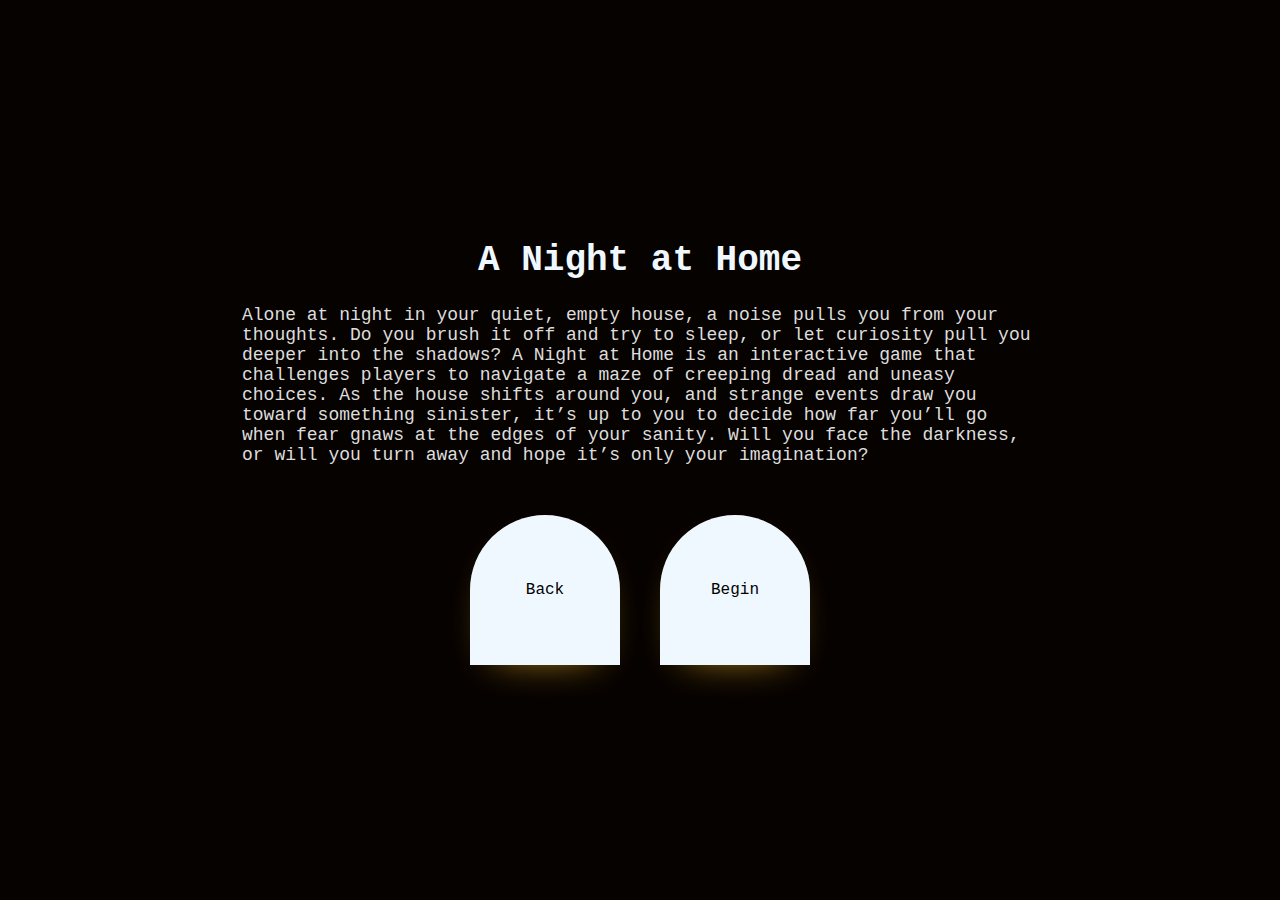
==== about.html @ bc91bb2e "In text links and overall styling" ====
<!DOCTYPE html>
<html lang="en">

<head>
    <meta charset="UTF-8">
    <meta name="viewport" content="width=device-width, initial-scale=1.0">
    <title>A Night at Home</title>
    <link rel="stylesheet" href="main.css">
    <script>
        /*to prevent Firefox FOUC, this must be here*/
        let FF_FOUC_FIX;
    </script>
</head>

<body>
    <div class="gameContainer">
        <h1 class="gameTitle">A Night at Home </h1>
        <!--Image above or below-->

                <p class="blurb" >Alone at night in your quiet, empty house, a noise pulls you from your thoughts. Do you brush it off and try to
                    sleep,
                    or let curiosity pull you deeper into the shadows?
                
                    A Night at Home is an interactive game that challenges players to navigate a maze of creeping dread and uneasy
                    choices.
                    As the house shifts around you, and strange events draw you toward something sinister, it’s up to you to decide how
                    far
                    you’ll go when fear gnaws at the edges of your sanity.
                
                    Will you face the darkness, or will you turn away and hope it’s only your imagination?</p>

        <div class="menu">
            <a href="index.html">
                <button class="menuButton">Back</button>
            </a>

            <a href="story.html">
                <button class="menuButton">Begin</button>
            </a>
        </div>
    </div>

    <script src="srcipt.js"></script>
</body>

</html>
---- main.css ----
* {
    box-sizing: border-box;
    font-family: 'Courier New', Courier, monospace;
}

body {
    background: #060200;/*#2b2b2b*/
    /* Dark theme: Lights off */ 
    font-family: 'Courier New', Courier, monospace;
    color: #ddd;
    display: flex;
    justify-content: center;
    align-items: center;
    height: 100vh;
    margin: 0;
}

a {
    text-decoration: none;
}

.gameTitle {
    /*background-color: black;*/
    color: aliceblue;
    text-align: center;
}

.gameImage{
        text-align: center;
}

/*Summary page*/
.blurb{
    margin: auto 50px 30px 50px;
}

.gameContainer,
.mapContainer {
    font-size: 18px;
    text-align: left;
    margin: auto;
    width: 70%;
    background-color: #060200;
    /*overflow: hidden;*/
    display: flex;
    flex-direction: column;

}

.menu,
.storyGates {
    display: flex;
    flex-direction: row;
    flex-wrap: wrap;
    justify-content: center;
    width: 100%;
}

/*.menuButton {
    color: red;
    text-align: center;
}*/

.menuButton,
.gate {
    background-color: #f0f8ff;
    border: none;
    color: #000;
    padding: 15px 32px;
    text-align: center;
    text-decoration: none;
    display: inline-block;
    font-size: 16px;
    margin: 20px 20px;
    cursor: pointer;
    width: 150px;
    height: 150px;
    border-radius: 50% 50% 0 0; /* Arch Top /Yippie! */
    position: relative;
    overflow: hidden;
    box-shadow: 0 15px 40px -25px rgb(218, 165, 32); /* Light leaking out effect */
}

.menuButton:hover,
.gate:hover {
    /* Yellow BG White Text? */
    background-color:#daa520;
    color: #f0f8ff;
    
}

.menuButton:active,
.gate:active {
box-shadow: rgba(218, 165, 32, .02) 0px 25px 20px -20px;
}

.menuButton span {
    display: block;
    height: 100%;
    display: flex;
    align-items: center;
    justify-content: center;
}


/* For smaller screens*/
@media (max-width: 768px) {
    .menu {
        flex-direction: column;
        align-items: center;
        text-align: center;
    }

    .menuButton {
        /*width: 100%;*/
        font-size: 1rem;
        padding: .75rem 1rem;
    }

    .blurb{
        margin: auto;
    }
}
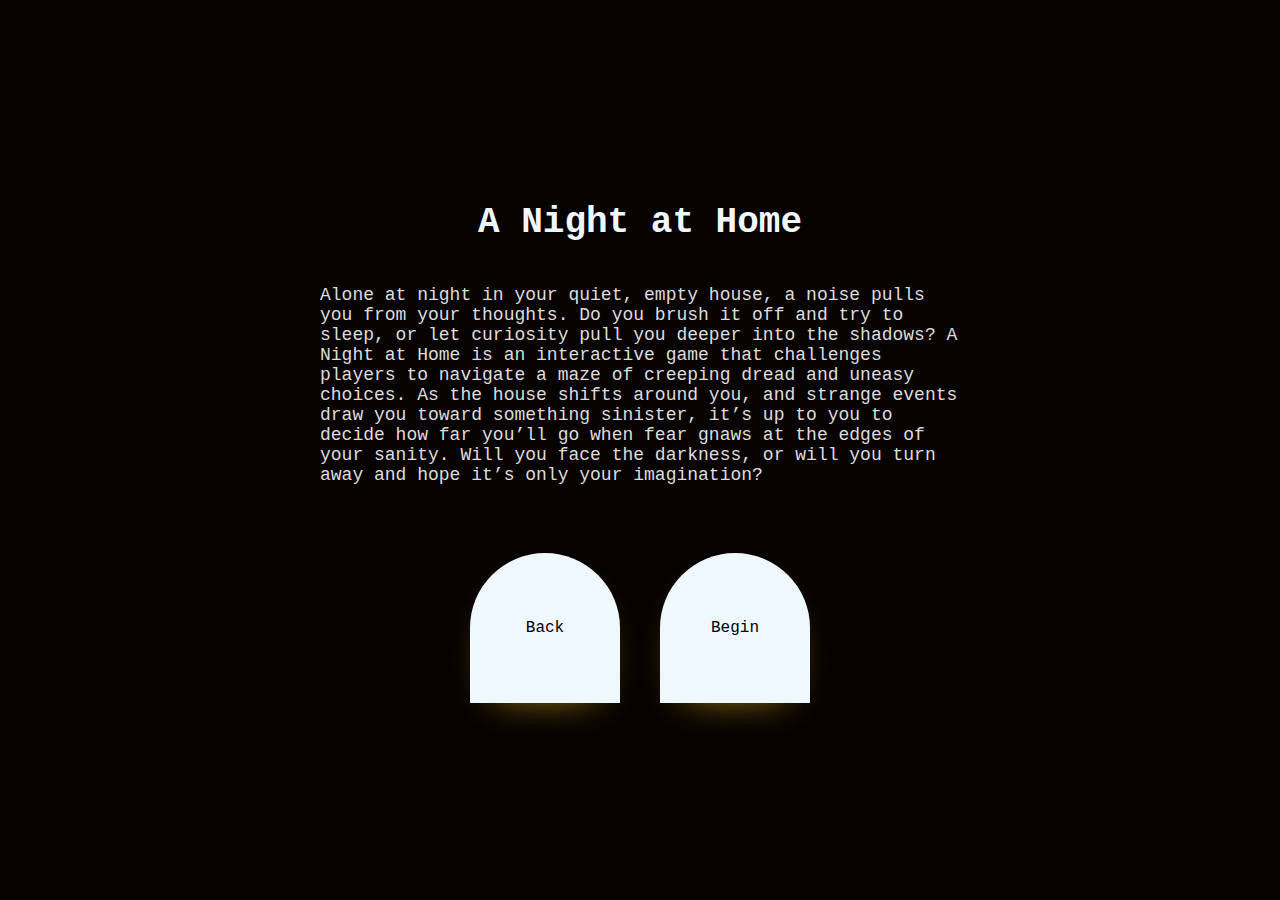
==== commit 3daff786: "fear-bar" ====
--- a/about.html
+++ b/about.html
@@ -40,7 +40,6 @@
         </div>
     </div>
 
-    <script src="srcipt.js"></script>
 </body>
 
 </html>--- a/main.css
+++ b/main.css
@@ -31,14 +31,14 @@
 
 /*Summary page*/
 .blurb{
-    margin: auto 50px 30px 50px;
+    padding: 0px 160px 30px 160px;
 }
 
 .gameContainer,
-.mapContainer {
+.gateContainer {
     font-size: 18px;
     text-align: left;
-    margin: auto;
+    margin: auto  160px;  /*<-- fix this-->
     width: 70%;
     background-color: #060200;
     /*overflow: hidden;*/
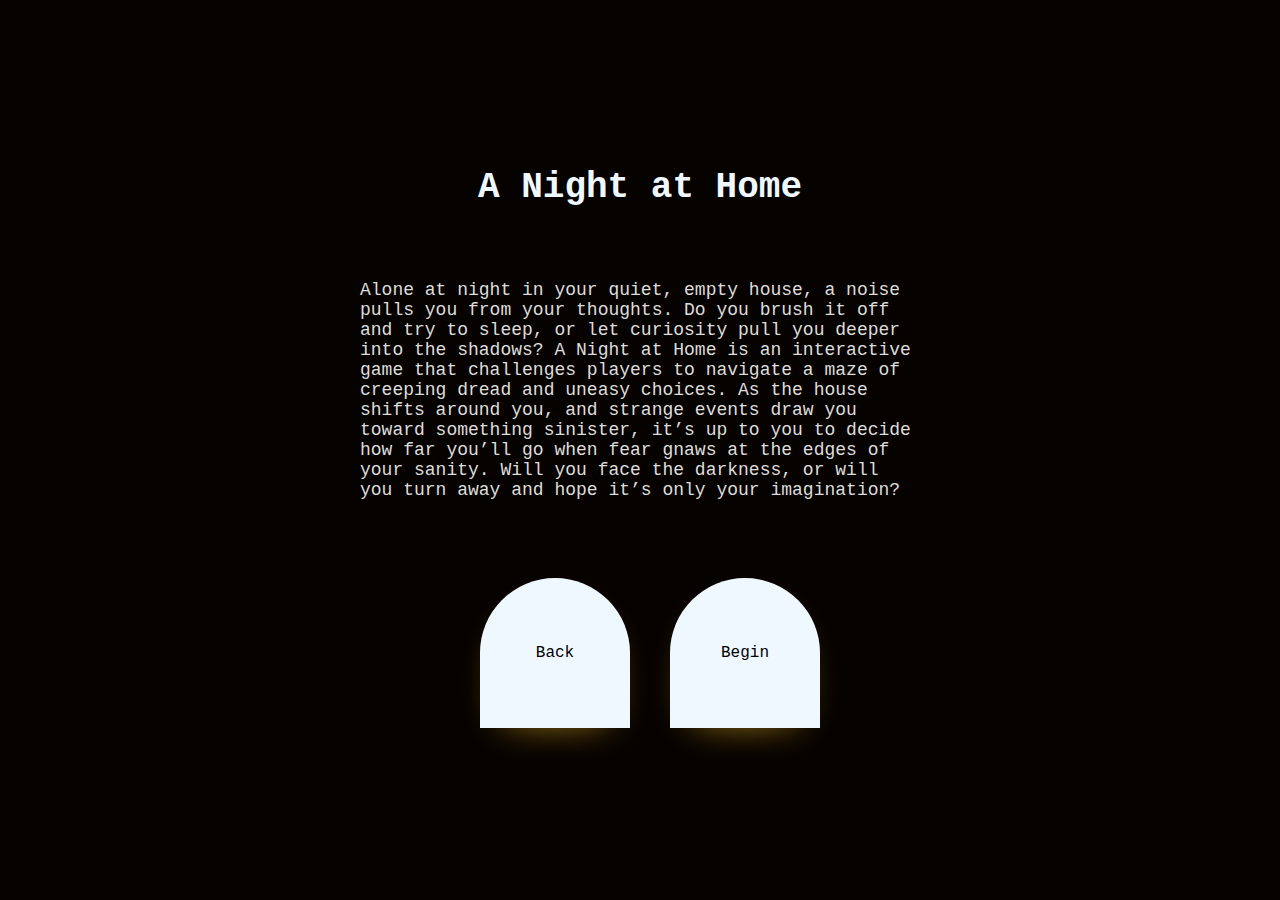
==== commit 998b52db: "added random passage function and favicon" ====
--- a/about.html
+++ b/about.html
@@ -41,5 +41,4 @@
     </div>
 
 </body>
-
 </html>--- a/main.css
+++ b/main.css
@@ -25,26 +25,28 @@
     text-align: center;
 }
 
-.gameImage{
+.gameImage {
         text-align: center;
 }
 
 /*Summary page*/
-.blurb{
-    padding: 0px 160px 30px 160px;
+.blurb {
+    padding: 30px 2em 30px 2em;
+}
+
+.gameContainer{
+    width: 75%;
 }
 
 .gameContainer,
 .gateContainer {
     font-size: 18px;
     text-align: left;
-    margin: auto  160px;  /*<-- fix this-->
-    width: 70%;
-    background-color: #060200;
+    margin: auto  18em; 
+    /*background-color: #060200;
     /*overflow: hidden;*/
     display: flex;
     flex-direction: column;
-
 }
 
 .menu,
@@ -53,6 +55,7 @@
     flex-direction: row;
     flex-wrap: wrap;
     justify-content: center;
+    margin: 10px 10px;
     width: 100%;
 }
 
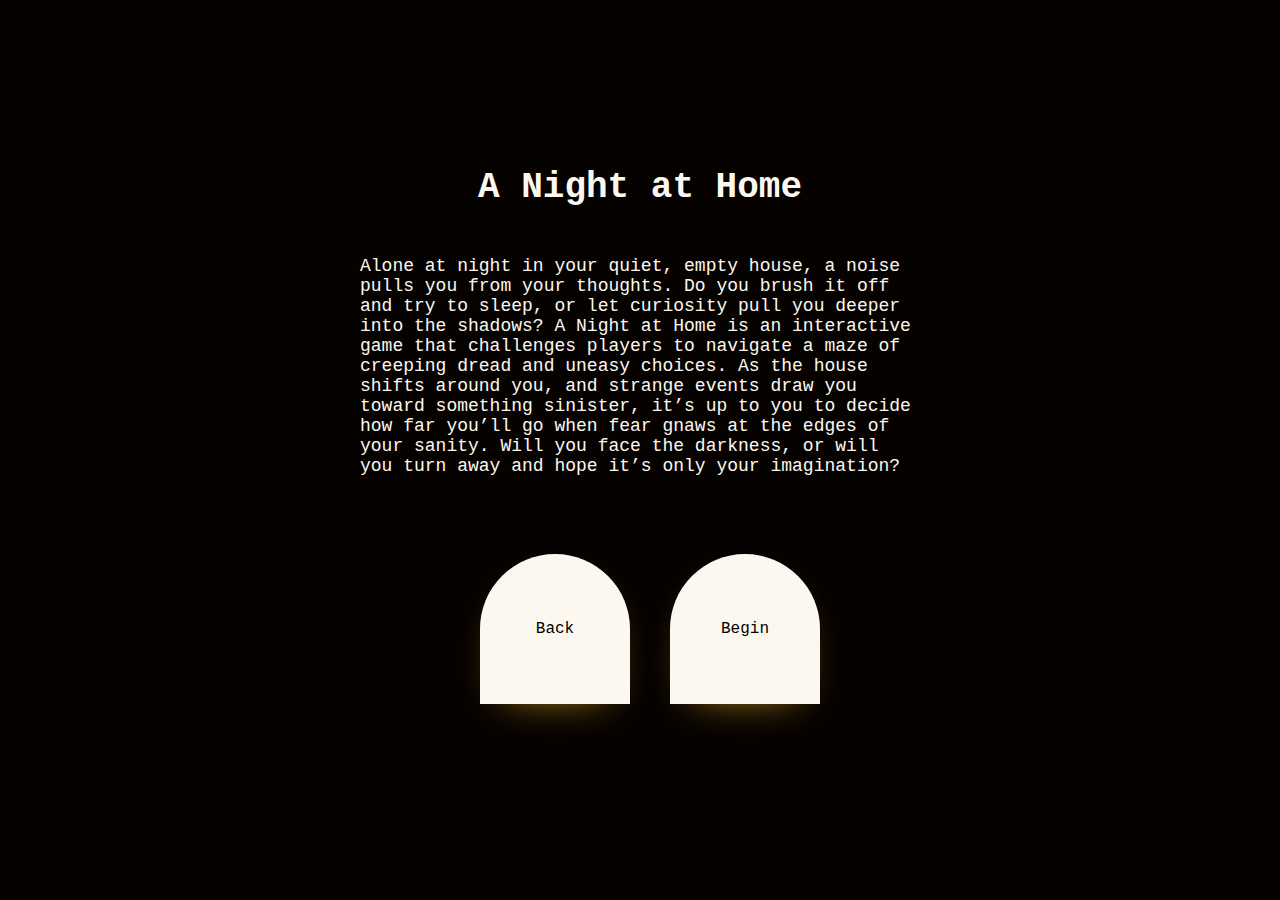
==== commit c76e98ee: "CSS/HTML cleanup and Save screen started" ====
--- a/about.html
+++ b/about.html
@@ -5,6 +5,7 @@
     <meta charset="UTF-8">
     <meta name="viewport" content="width=device-width, initial-scale=1.0">
     <title>A Night at Home</title>
+<link rel="icon" type="image/x-icon" href="favicon.ico">
     <link rel="stylesheet" href="main.css">
     <script>
         /*to prevent Firefox FOUC, this must be here*/
--- a/main.css
+++ b/main.css
@@ -7,7 +7,7 @@
     background: #060200;/*#2b2b2b*/
     /* Dark theme: Lights off */ 
     font-family: 'Courier New', Courier, monospace;
-    color: #ddd;
+    color: #fcf8f0;
     display: flex;
     justify-content: center;
     align-items: center;
@@ -21,8 +21,9 @@
 
 .gameTitle {
     /*background-color: black;*/
-    color: aliceblue;
+    color: #fcf8f0;
     text-align: center;
+    margin: 0;
 }
 
 .gameImage {
@@ -66,7 +67,7 @@
 
 .menuButton,
 .gate {
-    background-color: #f0f8ff;
+    background-color: #fcf8f0;
     border: none;
     color: #000;
     padding: 15px 32px;
@@ -88,7 +89,7 @@
 .gate:hover {
     /* Yellow BG White Text? */
     background-color:#daa520;
-    color: #f0f8ff;
+    color: #fcf8f0;
     
 }
 
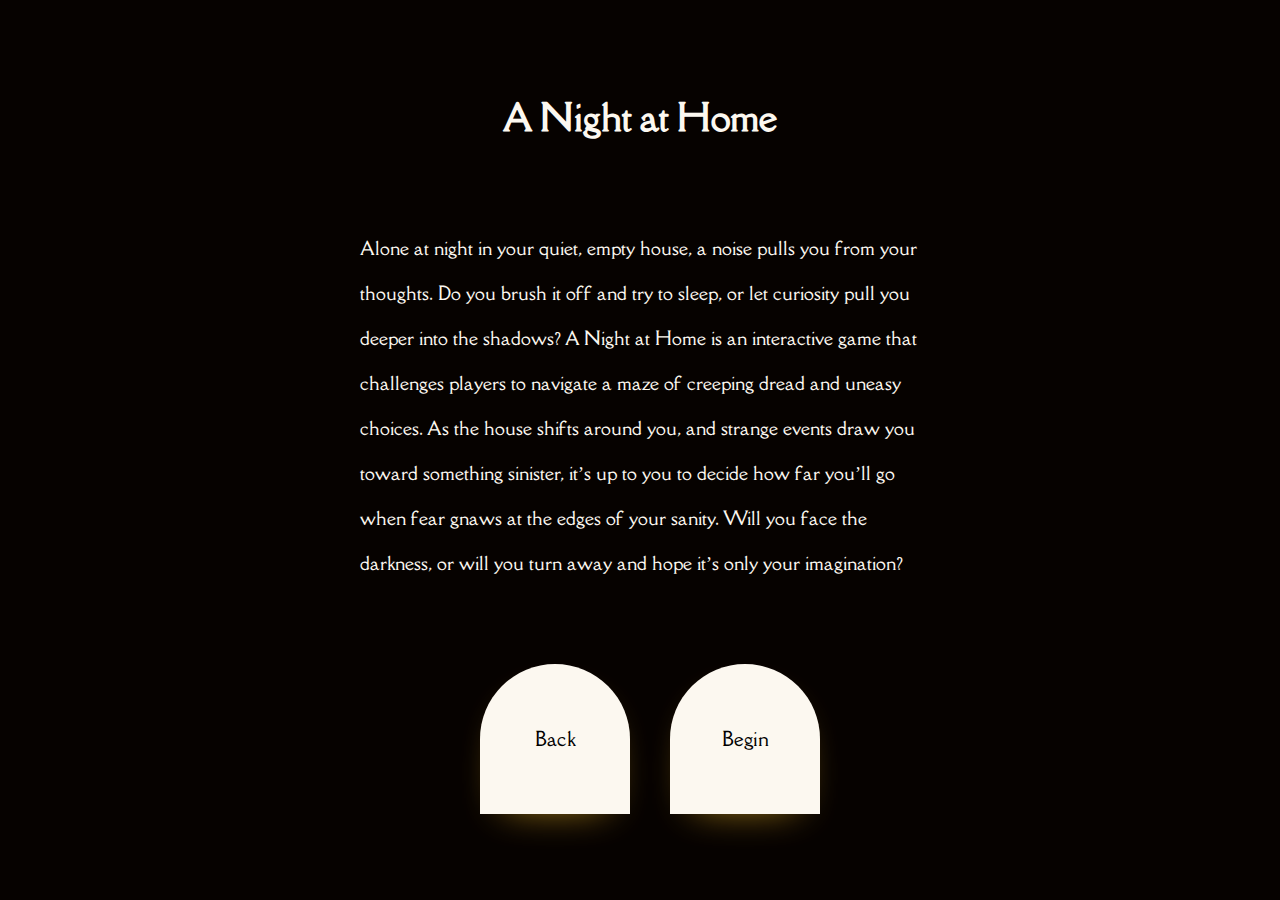
==== commit d5cd7614: "title text and readme update" ====
--- a/about.html
+++ b/about.html
@@ -5,7 +5,12 @@
     <meta charset="UTF-8">
     <meta name="viewport" content="width=device-width, initial-scale=1.0">
     <title>A Night at Home</title>
-<link rel="icon" type="image/x-icon" href="favicon.ico">
+    <link rel="icon" type="image/x-icon" href="favicon.ico">
+    <link href="https://cdnjs.cloudflare.com/ajax/libs/font-awesome/6.5.0/css/all.min.css" rel="stylesheet">
+    <link
+        href="https://fonts.googleapis.com/css2?family=Della+Respira&family=Open+Sans:ital,wght@0,300..800;1,300..800&display=swap"
+        rel="stylesheet">
+
     <link rel="stylesheet" href="main.css">
     <script>
         /*to prevent Firefox FOUC, this must be here*/
@@ -15,7 +20,9 @@
 
 <body>
     <div class="gameContainer">
-        <h1 class="gameTitle">A Night at Home </h1>
+        <a href="index.html">
+            <h1 id="gameTitle" id="gameTitle">A Night at Home</h1>
+        </a>
         <!--Image above or below-->
 
                 <p class="blurb" >Alone at night in your quiet, empty house, a noise pulls you from your thoughts. Do you brush it off and try to
--- a/main.css
+++ b/main.css
@@ -1,12 +1,14 @@
+@import url('https://fonts.googleapis.com/css2?family=Della+Respira&display=swap');
+
 * {
     box-sizing: border-box;
-    font-family: 'Courier New', Courier, monospace;
+    font-family: "Della Respira", serif;
 }
 
 body {
     background: #060200;/*#2b2b2b*/
     /* Dark theme: Lights off */ 
-    font-family: 'Courier New', Courier, monospace;
+    /*font-family: 'Courier New', Courier, monospace;*/
     color: #fcf8f0;
     display: flex;
     justify-content: center;
@@ -15,24 +17,38 @@
     margin: 0;
 }
 
+
+/*
+#3B1D0F → Dark, warm reddish-brown
+#4A2C1A → Dark chocolate brown
+#5C2F1B → Rich, earthy brown
+#3A1F14 → Warm espresso-like brown
+*/
+
 a {
     text-decoration: none;
 }
 
-.gameTitle {
+a h1:hover {
+    color: #daa520;
+}
+
+#gameTitle {
     /*background-color: black;*/
+    font-family: "Della Respira", serif;
     color: #fcf8f0;
     text-align: center;
-    margin: 0;
+    margin: 1em 0;
 }
 
 .gameImage {
-        text-align: center;
+    text-align: center;
 }
 
 /*Summary page*/
 .blurb {
     padding: 30px 2em 30px 2em;
+    line-height: 2.5em;
 }
 
 .gameContainer{
@@ -52,12 +68,14 @@
 
 .menu,
 .storyGates {
+    font-family: "Della Respira", serif;
     display: flex;
     flex-direction: row;
     flex-wrap: wrap;
     justify-content: center;
     margin: 10px 10px;
     width: 100%;
+    
 }
 
 /*.menuButton {
@@ -67,6 +85,8 @@
 
 .menuButton,
 .gate {
+    font-family: "Della Respira", serif;
+    font-size: 1.14em;
     background-color: #fcf8f0;
     border: none;
     color: #000;
@@ -74,7 +94,7 @@
     text-align: center;
     text-decoration: none;
     display: inline-block;
-    font-size: 16px;
+    font-size: 1.05em;
     margin: 20px 20px;
     cursor: pointer;
     width: 150px;
@@ -82,6 +102,7 @@
     border-radius: 50% 50% 0 0; /* Arch Top /Yippie! */
     position: relative;
     overflow: hidden;
+    transition: background-color 0.3s, color 0.3s;
     box-shadow: 0 15px 40px -25px rgb(218, 165, 32); /* Light leaking out effect */
 }
 
@@ -106,6 +127,12 @@
     justify-content: center;
 }
 
+.copy {
+    text-align: center;
+    margin-top:5em;
+    font-size: .9em;
+}
+
 
 /* For smaller screens*/
 @media (max-width: 768px) {
